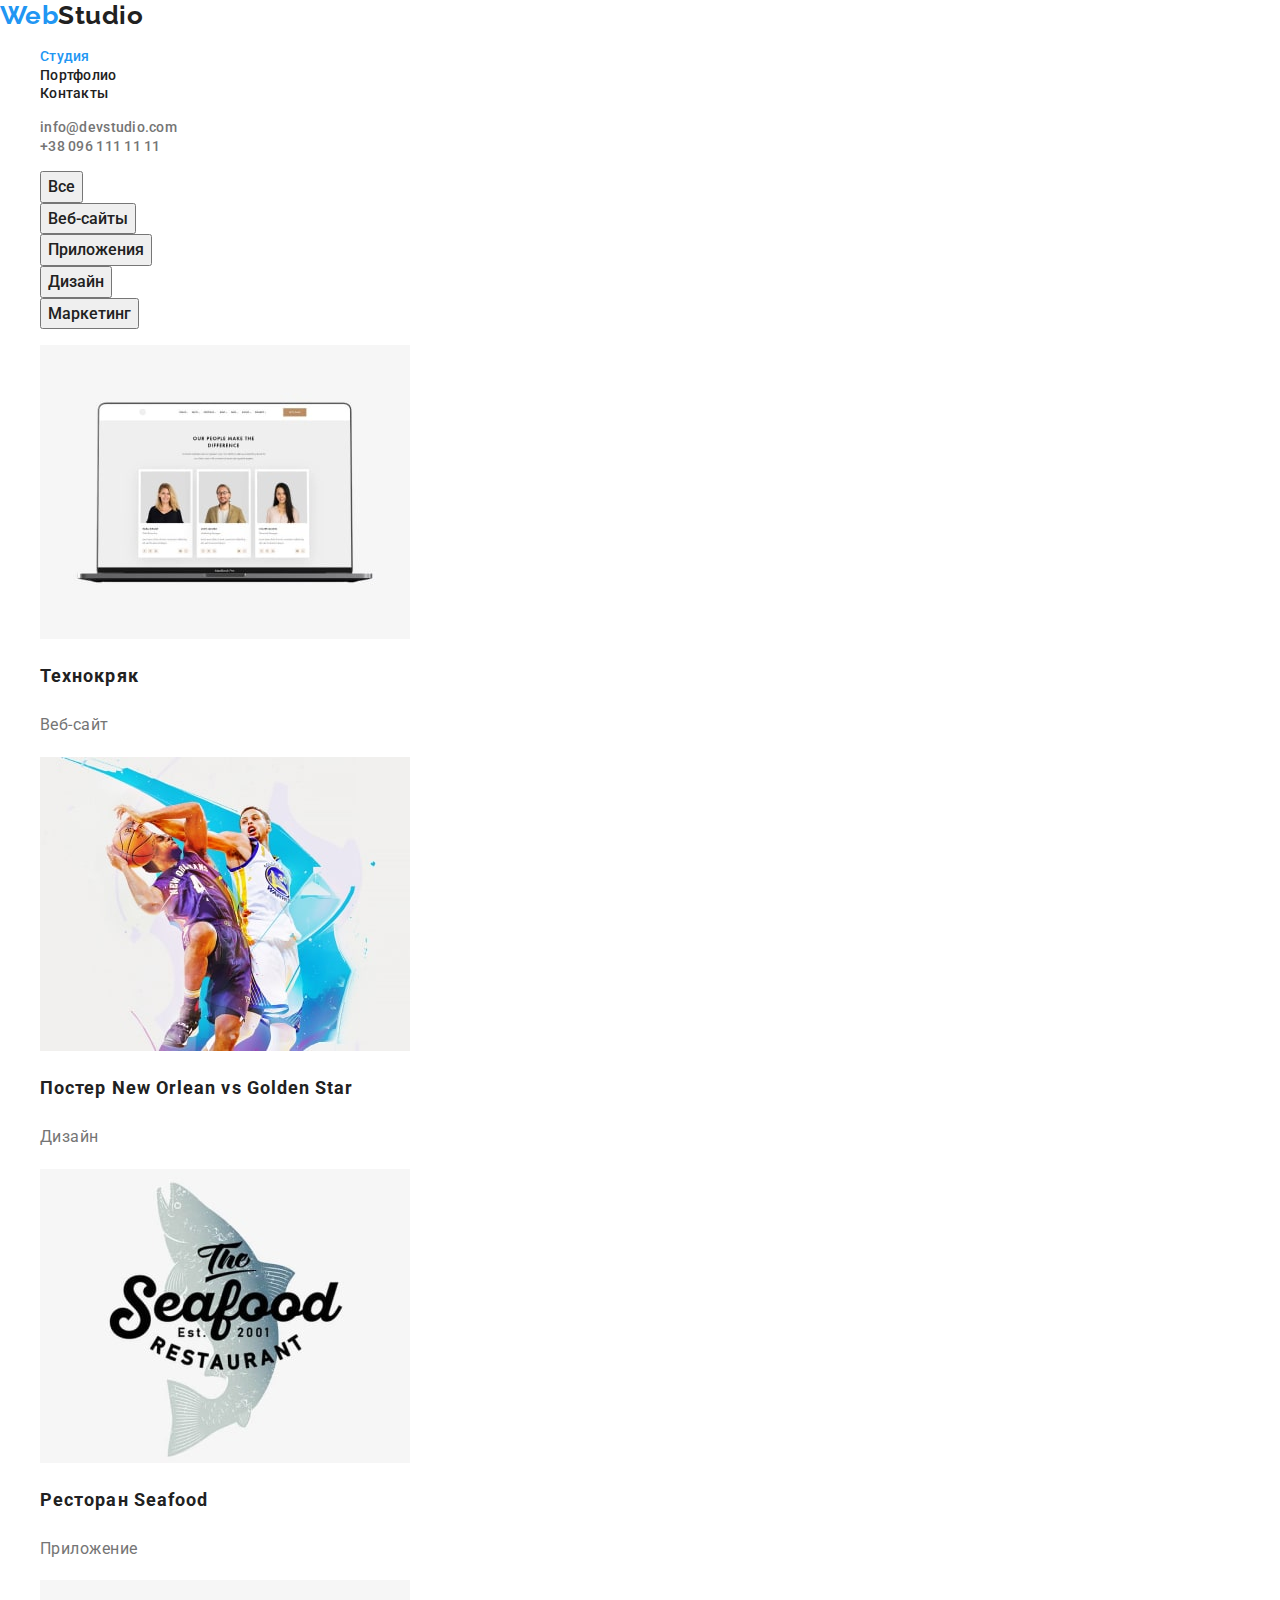
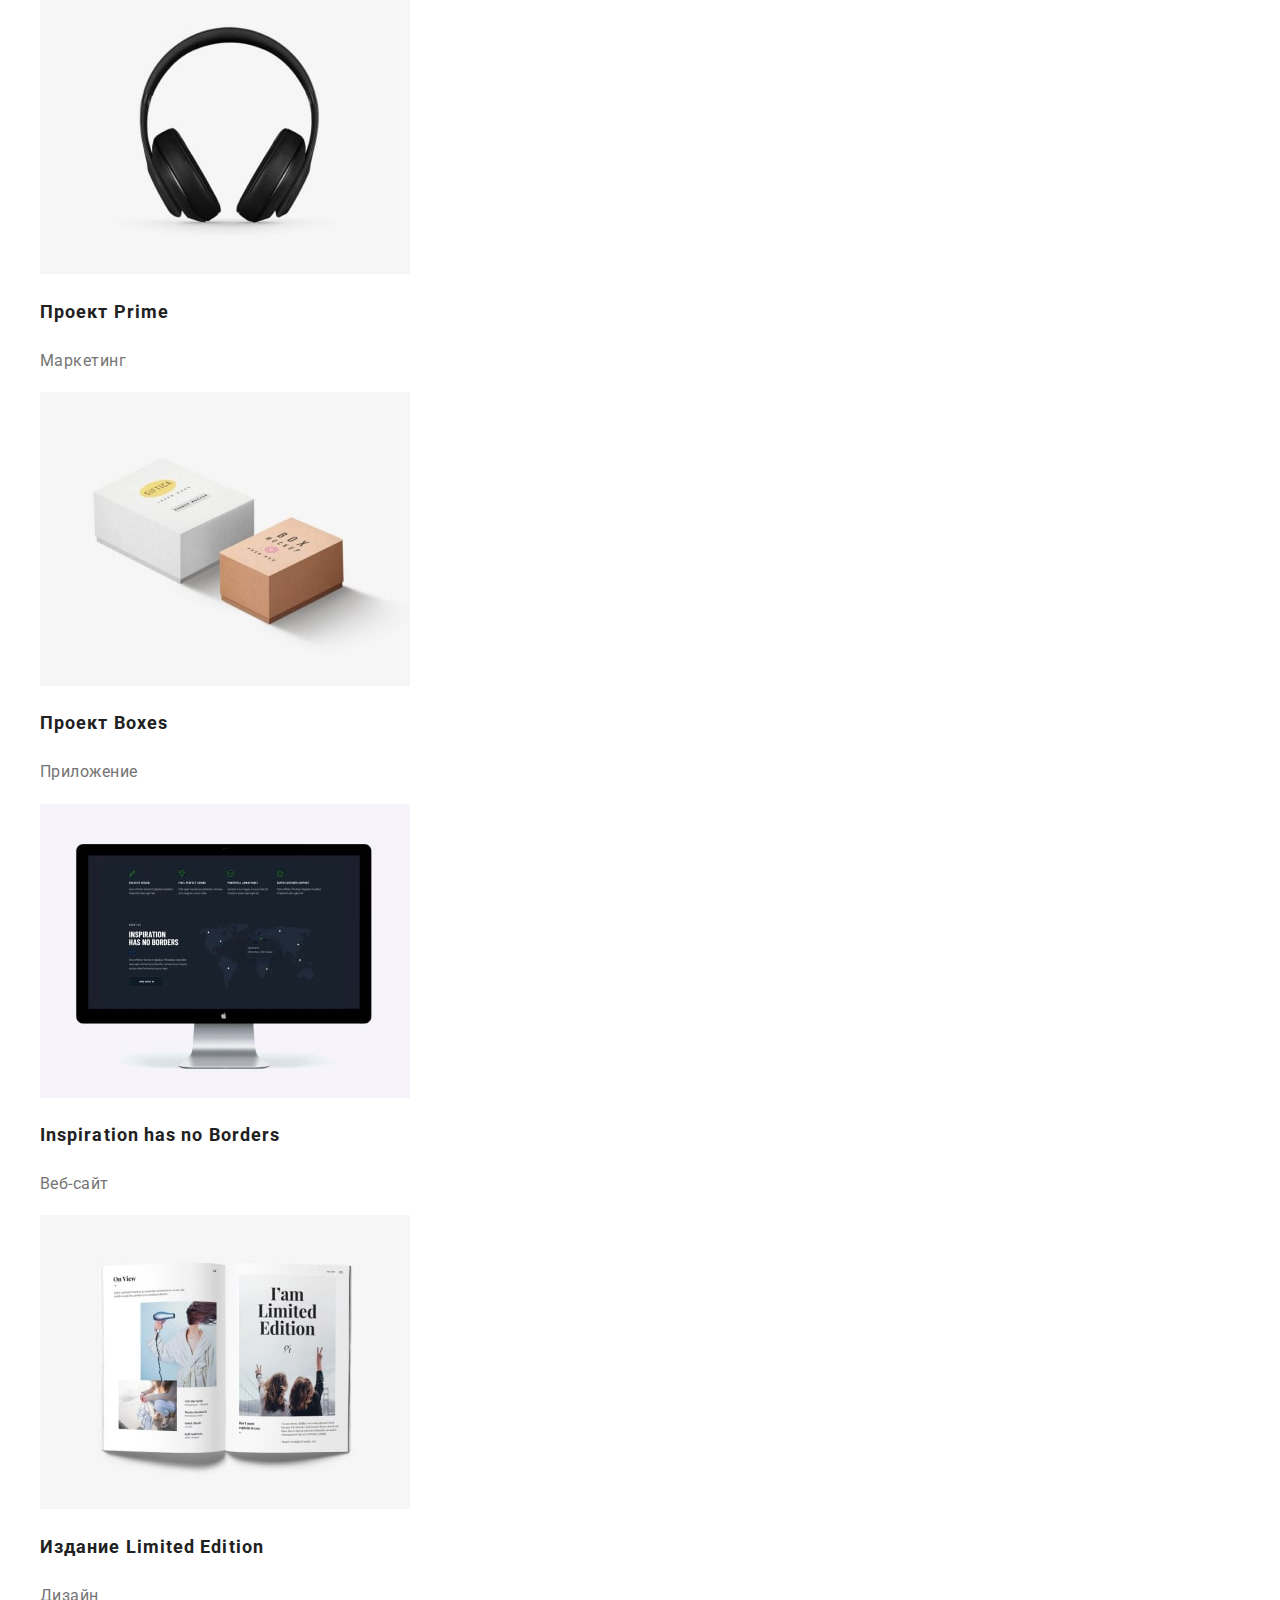
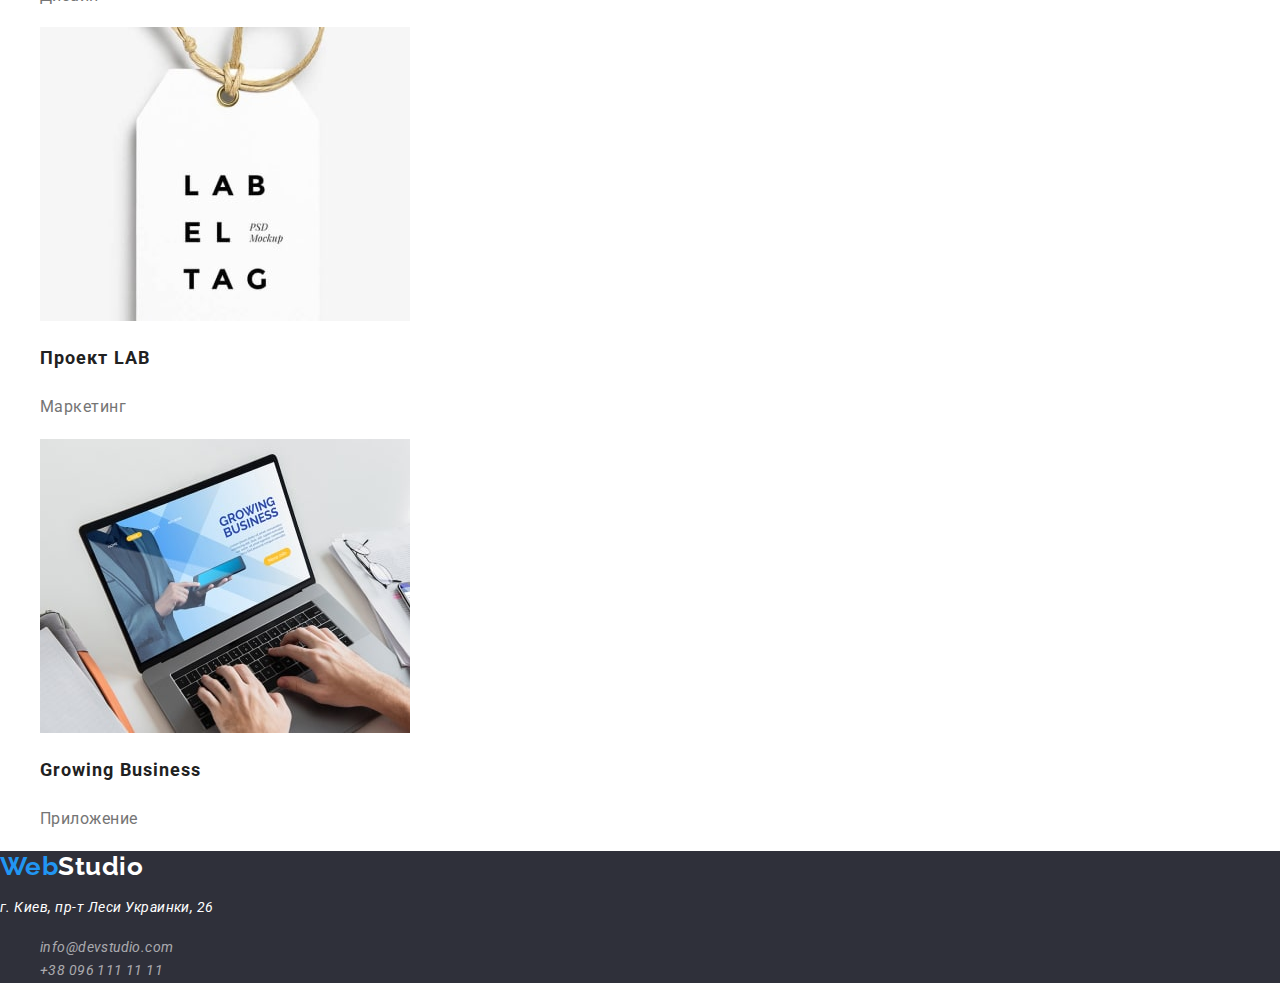
==== portfolio.html @ d55a60d9 "add hw02" ====
<!DOCTYPE html>
<html lang="en">
  <head>
    <meta charset="UTF-8" />
    <meta http-equiv="X-UA-Compatible" content="IE=edge" />
    <meta name="viewport" content="width=device-width, initial-scale=1.0" />
    <title>Портфолио</title>
    <link
      href="https://fonts.googleapis.com/css2?family=Raleway:wght@700&family=Roboto:wght@400;500;700;900&display=swap"
      rel="stylesheet"
    />
    <link
      rel="stylesheet"
      href="https://cdnjs.cloudflare.com/ajax/libs/modern-normalize/1.1.0/modern-normalize.min.css"
    />
    <link rel="stylesheet" href="./css/styles.css" />
  </head>
  <body>
    <header>
      <a href="/index.html" class="logo"
        ><span class="logo-web">Web</span><span class="logo-studio"></span>Studio</a
      >
      <!--Меню навигации-->
      <nav>
        <ul class="site-nav list">
          <li><a href="/index.html" class="link current">Студия</a></li>
          <li><a href="./portfolio.html" class="link">Портфолио</a></li>
          <li><a href="" class="link">Контакты</a></li>
        </ul>
      </nav>
      <!--Контакты-->
      <div>
        <ul class="auth-nav list">
          <li><a href="malito:info@devstudio.com" class="link-auth-nav">info@devstudio.com</a></li>
          <li><a href="tel:+380961111111" class="link-auth-nav">+38 096 111 11 11</a></li>
        </ul>
      </div>
    </header>
    <main>
      <!--Портфолио-->
      <section>
        <h1 class="visually-hidden">Портфолио</h1>
        <ul class="portfolio list">
          <li><button type="button" class="site-nav-portfolio">Все</button></li>
          <li><button type="button" class="site-nav-portfolio">Веб-сайты</button></li>
          <li><button type="button" class="site-nav-portfolio">Приложения</button></li>
          <li><button type="button" class="site-nav-portfolio">Дизайн</button></li>
          <li><button type="button" class="site-nav-portfolio">Маркетинг</button></li>
        </ul>
        <ul class="services list">
          <li>
            <img src="./images/Портфолио/Technoquack.jpg" alt="Ноутбук" width="370" />
            <h2 class="portfolio-title">Технокряк</h2>
            <p class="portfolio-text">Веб-сайт</p>
          </li>
          <li>
            <img
              src="./images/Портфолио/Poster-New-Orleans-vs-Golden-Star.jpg"
              alt="Постер-New-Orlean vs Golden Star"
              width="370"
            />
            <h2 class="portfolio-title">Постер New Orlean vs Golden Star</h2>
            <p class="portfolio-text">Дизайн</p>
          </li>
          <li>
            <img
              src="./images/Портфолио/Restaurant-Seafood.jpg"
              alt="Логотип ресторана Seafood"
              width="370"
            />
            <h2 class="portfolio-title">Ресторан Seafood</h2>
            <p class="portfolio-text">Приложение</p>
          </li>
          <li>
            <img src="./images/Портфолио/Project-Prime.jpg" alt="Наушники" width="370" />
            <h2 class="portfolio-title">Проект Prime</h2>
            <p class="portfolio-text">Маркетинг</p>
          </li>
          <li>
            <img src="./images/Портфолио/Project-Boxes.jpg" alt="Коробки" width="370" />
            <h2 class="portfolio-title">Проект Boxes</h2>
            <p class="portfolio-text">Приложение</p>
          </li>
          <li>
            <img
              src="./images/Портфолио/Inspiration-has-no-Borders.jpg"
              alt="Монитор"
              width="370"
            />
            <h2 class="portfolio-title">Inspiration has no Borders</h2>
            <p class="portfolio-text">Веб-сайт</p>
          </li>
          <li>
            <img src="./images/Портфолио/Edition-Limited-Edition.jpg" alt="Журнал" width="370" />
            <h2 class="portfolio-title">Издание Limited Edition</h2>
            <p class="portfolio-text">Дизайн</p>
          </li>
          <li>
            <img src="./images/Портфолио/Project-LAB.jpg" alt="Бирка" width="370" />
            <h2 class="portfolio-title">Проект LAB</h2>
            <p class="portfolio-text">Маркетинг</p>
          </li>
          <li>
            <img
              src="./images/Портфолио/Growing-Business.jpg"
              alt="Руки перчатают на ноутбуке"
              width="370"
            />
            <h2 class="portfolio-title">Growing Business</h2>
            <p class="portfolio-text">Приложение</p>
          </li>
        </ul>
      </section>
    </main>
    <!--Адресс-->
    <footer>
      <a href="/index.html" class="logo"
        ><span class="logo-web">Web</span><span class="logo-footer-studio">Studio</span>
      </a>
      <address>
        <p class="location">г. Киев, пр-т Леси Украинки, 26</p>
        <ul class="auth-nav list">
          <li>
            <a href="malito:info@devstudio.com" class="footer-auth-nav">info@devstudio.com</a>
          </li>
          <li><a href="tel:+380961111111" class="footer-auth-nav">+38 096 111 11 11</a></li>
        </ul>
      </address>
    </footer>
  </body>
</html>
---- css/styles.css ----
/* Стили для index.html */

/* цвет основного текста #212121 */
/* Шапка FFFFFF #212121*/
/* Вторичный цвет текста #757575 */
/* Белый цвет #FFFFFF */
/* Лого 000000 #2196F3 */
/* Акцент 2196F3 */
/* Футер (мыло,тел) #FFFFFF 60 */
/* Цвет фона ffffff*/
/* Цыет фона шапки #2F303A */
/* Цвет вторичного фона #F5F4FA */

:root {
  --primary-text-color: #757575;
  --title-text-color: #212121;
  --accent-color: #2196f3;
}

body {
  background-color: #ffffff;
  color: var(--primary-text-color);

  font-family: Roboto, sans-serif;
  letter-spacing: 0.03em;
}

.list {
  list-style: none;
}

.visually-hidden {
  position: absolute;
  width: 1px;
  height: 1px;
  margin: -1px;
  border: 0;
  padding: 0;
  white-space: nowrap;
  clip-path: inset(100%);
  clip: rect(0 0 0 0);
  overflow: hidden;
}

/* Page-Header */

.page-header {
}

/* logo */
.logo {
  color: var(--title-text-color);
  font-family: Raleway, cursive;
  font-weight: 700;
  font-size: 26px;
  line-height: 1.2;

  text-decoration: none;
}

.logo-web {
  color: var(--accent-color);
  font-family: Raleway, cursive;
  font-weight: 700;
  font-size: 26px;
  line-height: 1.2;
}

.logo-studio {
  color: #000000;
  font-family: Raleway, cursive;
  font-weight: 700;
  font-size: 26px;
  line-height: 1.2;
}

/* Site-nav */

.site-nav .link {
  color: var(--title-text-color);
  font-weight: 500;
  font-size: 14px;
  line-height: 1.14;
  letter-spacing: 0.02em;

  text-decoration: none;
}

.site-nav .link:hover,
.site-nav .link:focus {
  color: var(--accent-color);
}

.site-nav .link.current {
  color: var(--accent-color);
}

.link-auth-nav {
  color: var(--primary-text-color);
  font-weight: 500;
  font-size: 14px;
  line-height: 1.14;
  letter-spacing: 0.02em;

  text-decoration: none;
}

.link-auth-nav:hover,
.link-auth-nav:focus {
  color: var(--accent-color);
}

/* Hero */

.hero {
  background-color: #2f303a;
  width: 1200px;
}

.hero-title {
  color: #ffffff;
  font-weight: 900;
  font-size: 44px;
  line-height: 1.4;
  letter-spacing: 0.06em;

  text-align: center;
}

.hero-button {
  display: inline-block;
  padding: 10px 32px;
  border-radius: 4px;
  border: 0;
  min-width: 200px;

  color: #ffffff;
  background-color: var(--accent-color);

  font-family: 'Roboto';
  font-weight: 700;
  font-size: 16px;
  line-height: 1.9;
  letter-spacing: 0.06em;
  text-align: center;
}

/* Section */

.section-title {
  color: var(--title-text-color);
  font-weight: 700;
  font-size: 36px;
  line-height: 1.16;
  text-align: center;
}

/* Features */

.features-list .title {
  color: var(--title-text-color);
  font-weight: 700;
  font-size: 14px;
  line-height: 1.14;
}

.features-list .text {
  font-weight: 400;
  font-size: 14px;
  line-height: 1.7;
}

.title {
  color: var(--title-text-color);
  font-weight: 500;
  font-size: 16px;
  line-height: 1.9;
}

/* Service */

/* Team */

.section-team {
  background-color: #f5f4fa;
}

.team-list {
  color: var(--primary-text-color);
}

.team-text {
  font-size: 16px;
  line-height: 1.2;
}

/* Footer */

footer {
  background-color: #2f303a;
}

.footer-auth-nav:hover,
.footer-auth-nav:focus {
  color: var(--accent-color);
}

.logo-footer-studio {
  color: #ffffff;
}

.location {
  color: #ffffff;
  font-family: 'Roboto';
  font-weight: 400;
  font-size: 14px;
  line-height: 1.7;
}

.footer-auth-nav {
  color: rgba(255, 255, 255, 0.6);
  font-family: 'Roboto';
  font-weight: 400;
  font-size: 14px;
  line-height: 1.7;

  letter-spacing: 0.03em;

  text-decoration: none;
}

/* Стили для Портфолио */

.portfolio {
  color: var(--title-text-color);
}

.site-nav-portfolio {
  color: var(--title-text-color);
  font-family: 'Roboto';
  font-weight: 500;
  font-size: 16px;
  line-height: 1.6;
}

.site-nav-portfolio:hover,
.site-nav-portfolio:focus {
  color: #ffffff;
  background-color: var(--accent-color);
}

.button {
  color: #ffffff;
  background-color: var(--accent-color);
}

.portfolio-title {
  color: var(--title-text-color);
  font-weight: 700;
  font-size: 18px;
  line-height: 2;
  letter-spacing: 0.06em;
}

.portfolio-text {
  font-size: 16px;
  line-height: 1.9;
}
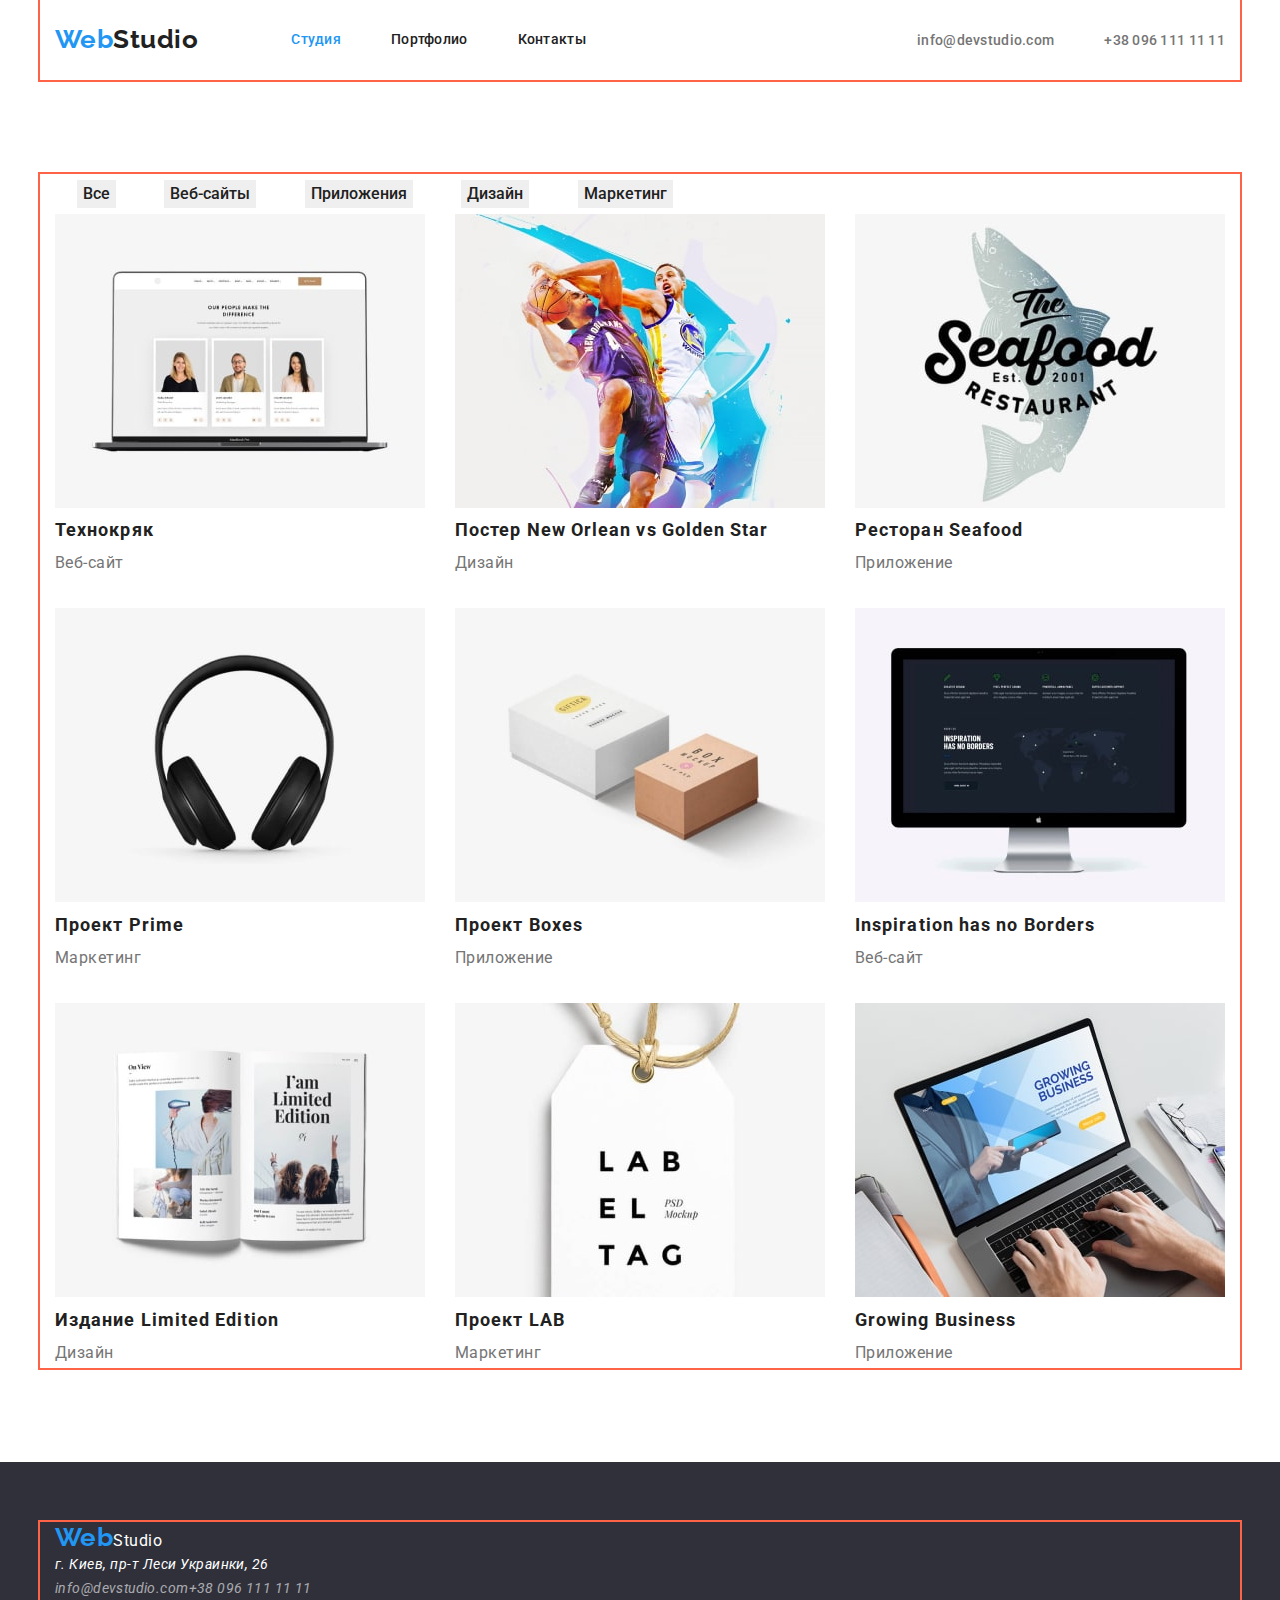
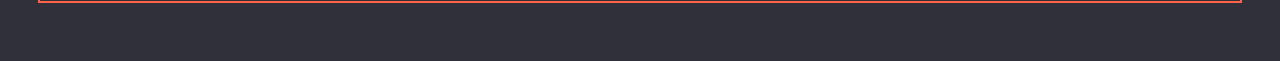
==== commit a1609ae6: "Add block" ====
--- a/portfolio.html
+++ b/portfolio.html
@@ -16,116 +16,133 @@
     <link rel="stylesheet" href="./css/styles.css" />
   </head>
   <body>
-    <header>
-      <a href="/index.html" class="logo"
-        ><span class="logo-web">Web</span><span class="logo-studio"></span>Studio</a
-      >
-      <!--Меню навигации-->
-      <nav>
-        <ul class="site-nav list">
-          <li><a href="/index.html" class="link current">Студия</a></li>
-          <li><a href="./portfolio.html" class="link">Портфолио</a></li>
-          <li><a href="" class="link">Контакты</a></li>
-        </ul>
-      </nav>
-      <!--Контакты-->
-      <div>
-        <ul class="auth-nav list">
-          <li><a href="malito:info@devstudio.com" class="link-auth-nav">info@devstudio.com</a></li>
-          <li><a href="tel:+380961111111" class="link-auth-nav">+38 096 111 11 11</a></li>
-        </ul>
+    <header class="page-header">
+      <div class="container main-nav">
+        <a href="/index.html" class="logo"
+          ><span class="logo-web">Web</span><span class="logo-studio"></span>Studio</a
+        >
+        <!--Меню навигации-->
+        <nav>
+          <ul class="site-nav list">
+            <li class="item"><a href="/index.html" class="link current">Студия</a></li>
+            <li class="item"><a href="./portfolio.html" class="link">Портфолио</a></li>
+            <li class="item"><a href="/" class="link">Контакты</a></li>
+          </ul>
+        </nav>
+
+        <!--Контакты-->
+        <div class="auth-nav-position">
+          <ul class="auth-nav list">
+            <li class="item">
+              <a href="malito:info@devstudio.com" class="link-auth-nav">info@devstudio.com</a>
+            </li>
+            <li class="item">
+              <a href="tel:+380961111111" class="link-auth-nav">+38 096 111 11 11</a>
+            </li>
+          </ul>
+        </div>
       </div>
     </header>
     <main>
       <!--Портфолио-->
-      <section>
-        <h1 class="visually-hidden">Портфолио</h1>
-        <ul class="portfolio list">
-          <li><button type="button" class="site-nav-portfolio">Все</button></li>
-          <li><button type="button" class="site-nav-portfolio">Веб-сайты</button></li>
-          <li><button type="button" class="site-nav-portfolio">Приложения</button></li>
-          <li><button type="button" class="site-nav-portfolio">Дизайн</button></li>
-          <li><button type="button" class="site-nav-portfolio">Маркетинг</button></li>
-        </ul>
-        <ul class="services list">
-          <li>
-            <img src="./images/Портфолио/Technoquack.jpg" alt="Ноутбук" width="370" />
-            <h2 class="portfolio-title">Технокряк</h2>
-            <p class="portfolio-text">Веб-сайт</p>
-          </li>
-          <li>
-            <img
-              src="./images/Портфолио/Poster-New-Orleans-vs-Golden-Star.jpg"
-              alt="Постер-New-Orlean vs Golden Star"
-              width="370"
-            />
-            <h2 class="portfolio-title">Постер New Orlean vs Golden Star</h2>
-            <p class="portfolio-text">Дизайн</p>
-          </li>
-          <li>
-            <img
-              src="./images/Портфолио/Restaurant-Seafood.jpg"
-              alt="Логотип ресторана Seafood"
-              width="370"
-            />
-            <h2 class="portfolio-title">Ресторан Seafood</h2>
-            <p class="portfolio-text">Приложение</p>
-          </li>
-          <li>
-            <img src="./images/Портфолио/Project-Prime.jpg" alt="Наушники" width="370" />
-            <h2 class="portfolio-title">Проект Prime</h2>
-            <p class="portfolio-text">Маркетинг</p>
-          </li>
-          <li>
-            <img src="./images/Портфолио/Project-Boxes.jpg" alt="Коробки" width="370" />
-            <h2 class="portfolio-title">Проект Boxes</h2>
-            <p class="portfolio-text">Приложение</p>
-          </li>
-          <li>
-            <img
-              src="./images/Портфолио/Inspiration-has-no-Borders.jpg"
-              alt="Монитор"
-              width="370"
-            />
-            <h2 class="portfolio-title">Inspiration has no Borders</h2>
-            <p class="portfolio-text">Веб-сайт</p>
-          </li>
-          <li>
-            <img src="./images/Портфолио/Edition-Limited-Edition.jpg" alt="Журнал" width="370" />
-            <h2 class="portfolio-title">Издание Limited Edition</h2>
-            <p class="portfolio-text">Дизайн</p>
-          </li>
-          <li>
-            <img src="./images/Портфолио/Project-LAB.jpg" alt="Бирка" width="370" />
-            <h2 class="portfolio-title">Проект LAB</h2>
-            <p class="portfolio-text">Маркетинг</p>
-          </li>
-          <li>
-            <img
-              src="./images/Портфолио/Growing-Business.jpg"
-              alt="Руки перчатают на ноутбуке"
-              width="370"
-            />
-            <h2 class="portfolio-title">Growing Business</h2>
-            <p class="portfolio-text">Приложение</p>
-          </li>
-        </ul>
+      <section class="portfolio">
+        <div class="container">
+          <h1 class="visually-hidden">Портфолио</h1>
+          <ul class="portfolio-btn list">
+            <li class="item"><button type="button" class="site-nav-portfolio">Все</button></li>
+            <li class="item">
+              <button type="button" class="site-nav-portfolio">Веб-сайты</button>
+            </li>
+            <li class="item">
+              <button type="button" class="site-nav-portfolio">Приложения</button>
+            </li>
+            <li class="item"><button type="button" class="site-nav-portfolio">Дизайн</button></li>
+            <li class="item">
+              <button type="button" class="site-nav-portfolio">Маркетинг</button>
+            </li>
+          </ul>
+          <ul class="services list">
+            <li class="item">
+              <img src="./images/Портфолио/Technoquack.jpg" alt="Ноутбук" width="370" />
+              <h2 class="portfolio-title">Технокряк</h2>
+              <p class="portfolio-text">Веб-сайт</p>
+            </li>
+            <li class="item">
+              <img
+                src="./images/Портфолио/Poster-New-Orleans-vs-Golden-Star.jpg"
+                alt="Постер-New-Orlean vs Golden Star"
+                width="370"
+              />
+              <h2 class="portfolio-title">Постер New Orlean vs Golden Star</h2>
+              <p class="portfolio-text">Дизайн</p>
+            </li>
+            <li class="item">
+              <img
+                src="./images/Портфолио/Restaurant-Seafood.jpg"
+                alt="Логотип ресторана Seafood"
+                width="370"
+              />
+              <h2 class="portfolio-title">Ресторан Seafood</h2>
+              <p class="portfolio-text">Приложение</p>
+            </li>
+            <li class="item">
+              <img src="./images/Портфолио/Project-Prime.jpg" alt="Наушники" width="370" />
+              <h2 class="portfolio-title">Проект Prime</h2>
+              <p class="portfolio-text">Маркетинг</p>
+            </li>
+            <li class="item">
+              <img src="./images/Портфолио/Project-Boxes.jpg" alt="Коробки" width="370" />
+              <h2 class="portfolio-title">Проект Boxes</h2>
+              <p class="portfolio-text">Приложение</p>
+            </li>
+            <li class="item">
+              <img
+                src="./images/Портфолио/Inspiration-has-no-Borders.jpg"
+                alt="Монитор"
+                width="370"
+              />
+              <h2 class="portfolio-title">Inspiration has no Borders</h2>
+              <p class="portfolio-text">Веб-сайт</p>
+            </li>
+            <li class="item">
+              <img src="./images/Портфолио/Edition-Limited-Edition.jpg" alt="Журнал" width="370" />
+              <h2 class="portfolio-title">Издание Limited Edition</h2>
+              <p class="portfolio-text">Дизайн</p>
+            </li>
+            <li class="item">
+              <img src="./images/Портфолио/Project-LAB.jpg" alt="Бирка" width="370" />
+              <h2 class="portfolio-title">Проект LAB</h2>
+              <p class="portfolio-text">Маркетинг</p>
+            </li>
+            <li class="item">
+              <img
+                src="./images/Портфолио/Growing-Business.jpg"
+                alt="Руки перчатают на ноутбуке"
+                width="370"
+              />
+              <h2 class="portfolio-title">Growing Business</h2>
+              <p class="portfolio-text">Приложение</p>
+            </li>
+          </ul>
+        </div>
       </section>
     </main>
     <!--Адресс-->
-    <footer>
-      <a href="/index.html" class="logo"
-        ><span class="logo-web">Web</span><span class="logo-footer-studio">Studio</span>
-      </a>
-      <address>
-        <p class="location">г. Киев, пр-т Леси Украинки, 26</p>
-        <ul class="auth-nav list">
-          <li>
-            <a href="malito:info@devstudio.com" class="footer-auth-nav">info@devstudio.com</a>
-          </li>
-          <li><a href="tel:+380961111111" class="footer-auth-nav">+38 096 111 11 11</a></li>
-        </ul>
-      </address>
+    <footer class="footer">
+      <div class="container">
+        <a href="/index.html" class="logo-footer"
+          ><span class="logo-web">Web</span><span class="logo-footer-studio">Studio</span>
+        </a>
+        <address>
+          <p class="location">г. Киев, пр-т Леси Украинки, 26</p>
+          <ul class="auth-nav list">
+            <li>
+              <a href="malito:info@devstudio.com" class="footer-auth-nav">info@devstudio.com</a>
+            </li>
+            <li><a href="tel:+380961111111" class="footer-auth-nav">+38 096 111 11 11</a></li>
+          </ul>
+        </address>
+      </div>
     </footer>
   </body>
 </html>
--- a/css/styles.css
+++ b/css/styles.css
@@ -25,8 +25,34 @@
   letter-spacing: 0.03em;
 }
 
+h1,
+h2,
+h3,
+h4,
+h5,
+h6 {
+  margin-top: 0;
+  margin-bottom: 0;
+}
+
+p {
+  margin-top: 0;
+  margin-bottom: 0;
+}
+
 .list {
   list-style: none;
+  padding: 0;
+  margin: 0;
+}
+
+.container {
+  padding-left: 15px;
+  padding-right: 15px;
+  margin-left: auto;
+  margin-right: auto;
+  width: 1200px;
+  outline: 2px solid tomato;
 }
 
 .visually-hidden {
@@ -47,6 +73,14 @@
 .page-header {
 }
 
+/* Main nav */
+
+.main-nav {
+  display: flex;
+  align-items: center;
+  height: 80px;
+}
+
 /* logo */
 .logo {
   color: var(--title-text-color);
@@ -76,14 +110,27 @@
 
 /* Site-nav */
 
+.site-nav {
+  display: flex;
+  margin-left: 93px;
+}
+
+.site-nav > .item + .item {
+  margin-left: 50px;
+}
+
 .site-nav .link {
+  display: block;
+
   color: var(--title-text-color);
   font-weight: 500;
   font-size: 14px;
   line-height: 1.14;
   letter-spacing: 0.02em;
-
   text-decoration: none;
+  text-align: center;
+  padding-top: 32px;
+  padding-bottom: 32px;
 }
 
 .site-nav .link:hover,
@@ -95,7 +142,25 @@
   color: var(--accent-color);
 }
 
+/* Auth-nav */
+
+.auth-nav-position {
+  margin-left: auto;
+}
+
+.auth-nav {
+  display: flex;
+  margin-left: auto;
+}
+
+.auth-nav .item + .item {
+  margin-left: 50px;
+}
+
 .link-auth-nav {
+  padding-top: 32px;
+  padding-bottom: 32px;
+
   color: var(--primary-text-color);
   font-weight: 500;
   font-size: 14px;
@@ -114,7 +179,10 @@
 
 .hero {
   background-color: #2f303a;
-  width: 1200px;
+  text-align: center;
+  padding-top: 200px;
+  padding-bottom: 200px;
+  margin-bottom: 94px;
 }
 
 .hero-title {
@@ -123,16 +191,16 @@
   font-size: 44px;
   line-height: 1.4;
   letter-spacing: 0.06em;
-
-  text-align: center;
+  margin-bottom: 30px;
 }
 
 .hero-button {
-  display: inline-block;
+  display: block;
   padding: 10px 32px;
   border-radius: 4px;
   border: 0;
   min-width: 200px;
+  margin: 0 auto;
 
   color: #ffffff;
   background-color: var(--accent-color);
@@ -142,10 +210,59 @@
   font-size: 16px;
   line-height: 1.9;
   letter-spacing: 0.06em;
-  text-align: center;
-}
-
-/* Section */
+}
+
+/* Features */
+
+.features {
+  margin-bottom: 94px;
+}
+
+.features-list {
+  display: flex;
+  flex-wrap: nowrap;
+}
+
+.features-list .item {
+  width: 270;
+}
+
+.features-list .item + .item {
+  margin-left: 30px;
+}
+
+.features-list .title {
+  color: var(--title-text-color);
+  font-weight: 700;
+  font-size: 14px;
+  line-height: 1.14;
+}
+
+.features-list .text {
+  font-weight: 400;
+  font-size: 14px;
+  line-height: 1.7;
+}
+
+.title {
+  color: var(--title-text-color);
+  font-weight: 500;
+  font-size: 16px;
+  line-height: 1.9;
+  margin-bottom: 10px;
+}
+
+/* Service */
+
+.services {
+  margin-bottom: 94px;
+}
+
+.services-list {
+  display: flex;
+  flex-wrap: wrap;
+  gap: 30px;
+}
 
 .section-title {
   color: var(--title-text-color);
@@ -153,36 +270,15 @@
   font-size: 36px;
   line-height: 1.16;
   text-align: center;
-}
-
-/* Features */
-
-.features-list .title {
-  color: var(--title-text-color);
-  font-weight: 700;
-  font-size: 14px;
-  line-height: 1.14;
-}
-
-.features-list .text {
-  font-weight: 400;
-  font-size: 14px;
-  line-height: 1.7;
-}
-
-.title {
-  color: var(--title-text-color);
-  font-weight: 500;
-  font-size: 16px;
-  line-height: 1.9;
-}
-
-/* Service */
+  margin-bottom: 50px;
+}
 
 /* Team */
 
 .section-team {
   background-color: #f5f4fa;
+  padding-top: 94px;
+  padding-bottom: 94px;
 }
 
 .team-list {
@@ -192,17 +288,39 @@
 .team-text {
   font-size: 16px;
   line-height: 1.2;
+  margin-bottom: 30px;
+}
+
+.team-list {
+  display: flex;
+  flex-wrap: nowrap;
+}
+
+.team-list .item {
+  width: 270;
+}
+
+.team-list .item + .item {
+  margin-left: 30px;
 }
 
 /* Footer */
 
-footer {
+.footer {
   background-color: #2f303a;
+  padding-top: 60px;
+  padding-bottom: 60px;
 }
 
 .footer-auth-nav:hover,
 .footer-auth-nav:focus {
   color: var(--accent-color);
+}
+
+.logo-footer {
+  margin-bottom: 20px;
+  text-decoration: none;
+  height: 80px;
 }
 
 .logo-footer-studio {
@@ -232,10 +350,20 @@
 /* Стили для Портфолио */
 
 .portfolio {
+  margin-top: 94px;
+  margin-bottom: 94px;
+}
+
+.portfolio-btn .item {
+  display: inline-block;
+  align-items: center;
+  padding: 6px 22px;
+  border-radius: 4px;
   color: var(--title-text-color);
 }
 
 .site-nav-portfolio {
+  border: 0;
   color: var(--title-text-color);
   font-family: 'Roboto';
   font-weight: 500;
@@ -266,3 +394,25 @@
   font-size: 16px;
   line-height: 1.9;
 }
+
+/* Services */
+
+.services {
+  display: flex;
+  justify-content: space-between;
+  flex-wrap: wrap;
+}
+
+.services .item {
+  width: 370px;
+  margin-right: 30px;
+  margin-bottom: 30px;
+}
+
+.services .item:nth-child(3n) {
+  margin-right: 0;
+}
+
+.services .item:nth-last-child(-n + 3) {
+  margin-bottom: 0;
+}
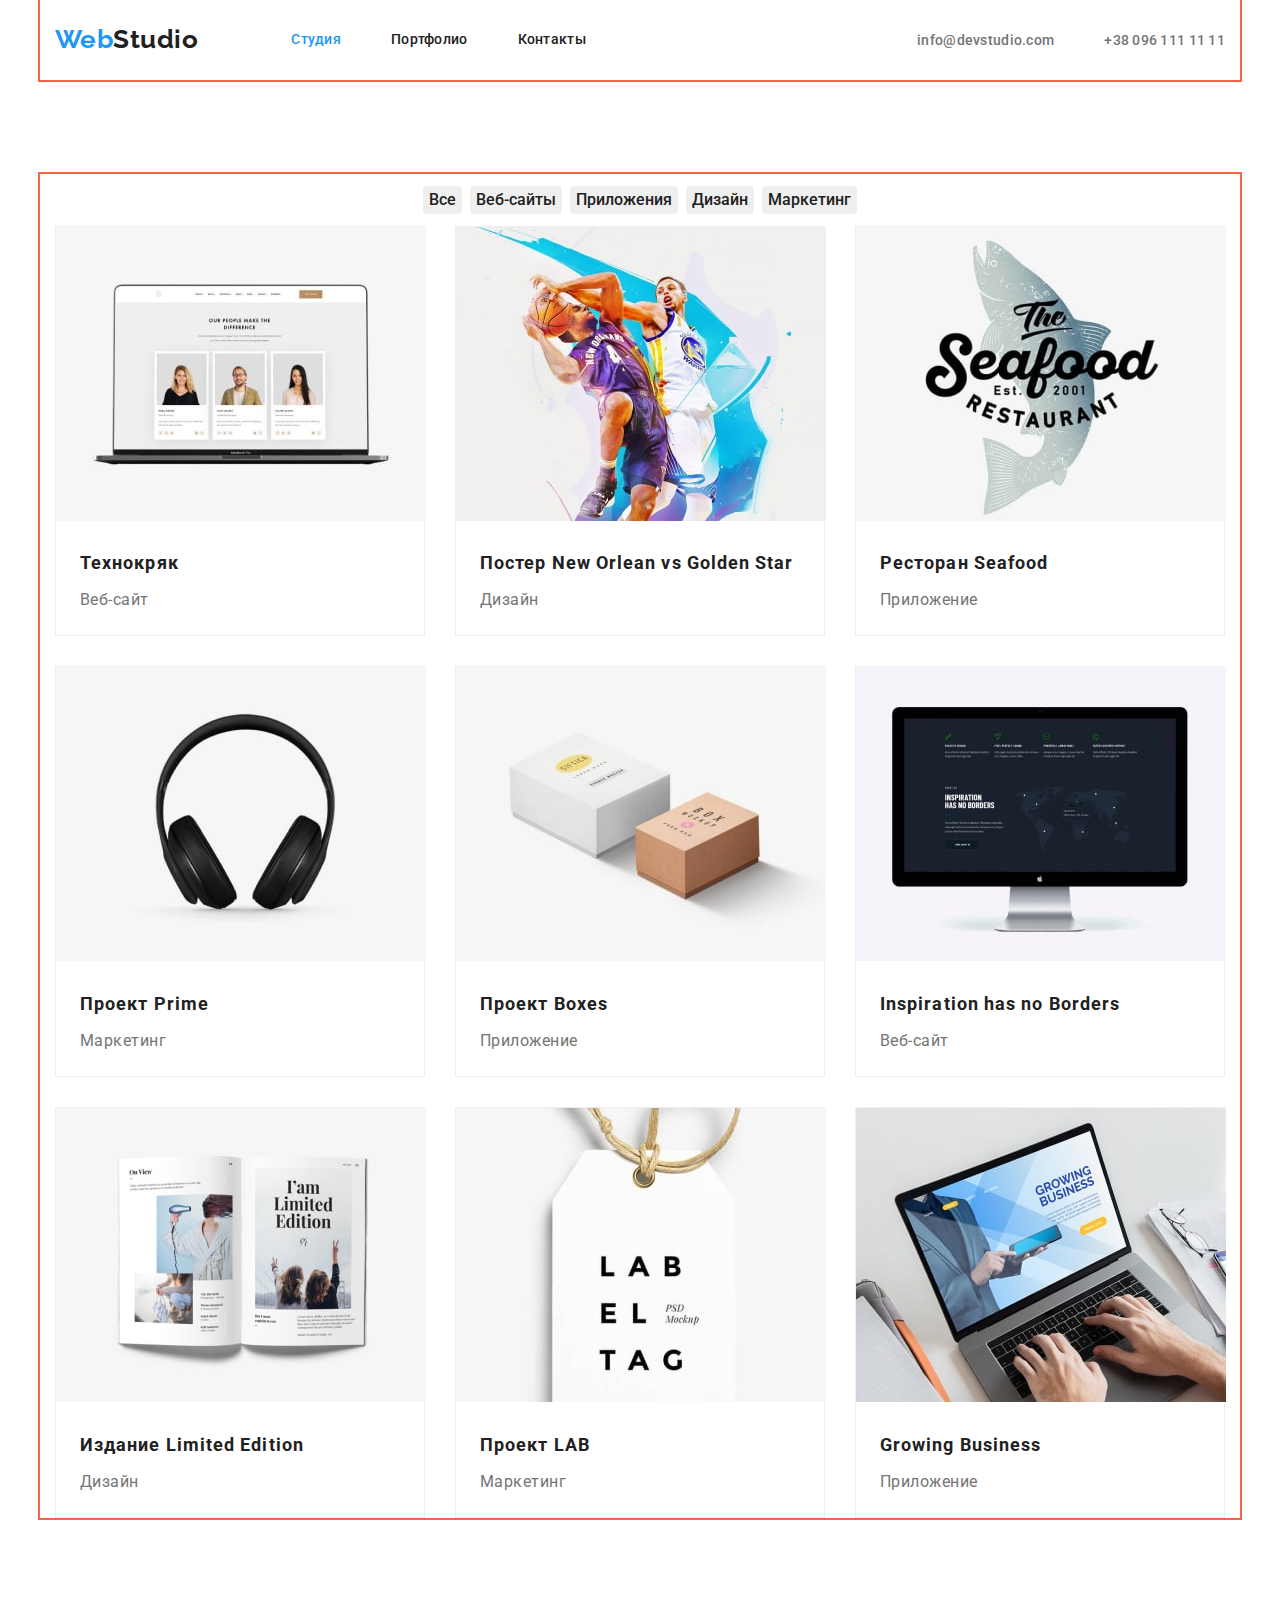
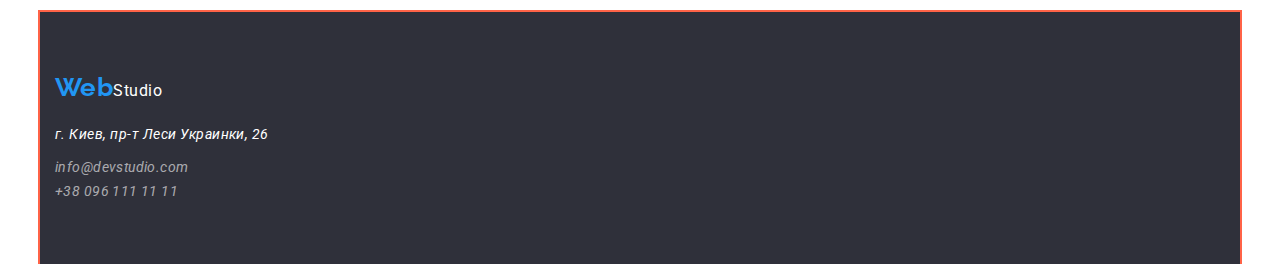
==== commit 8bdfaef2: "Добавляет стили и позиционирование контента при помощи Flexbox" ====
--- a/portfolio.html
+++ b/portfolio.html
@@ -47,21 +47,23 @@
       <!--Портфолио-->
       <section class="portfolio">
         <div class="container">
-          <h1 class="visually-hidden">Портфолио</h1>
-          <ul class="portfolio-btn list">
-            <li class="item"><button type="button" class="site-nav-portfolio">Все</button></li>
-            <li class="item">
-              <button type="button" class="site-nav-portfolio">Веб-сайты</button>
-            </li>
-            <li class="item">
-              <button type="button" class="site-nav-portfolio">Приложения</button>
-            </li>
-            <li class="item"><button type="button" class="site-nav-portfolio">Дизайн</button></li>
-            <li class="item">
-              <button type="button" class="site-nav-portfolio">Маркетинг</button>
-            </li>
-          </ul>
-          <ul class="services list">
+          <div class="portfolio-filter">
+            <h1 class="visually-hidden">Портфолио</h1>
+            <ul class="portfolio-btn list">
+              <li class="item"><button type="button" class="site-nav-portfolio">Все</button></li>
+              <li class="item">
+                <button type="button" class="site-nav-portfolio">Веб-сайты</button>
+              </li>
+              <li class="item">
+                <button type="button" class="site-nav-portfolio">Приложения</button>
+              </li>
+              <li class="item"><button type="button" class="site-nav-portfolio">Дизайн</button></li>
+              <li class="item">
+                <button type="button" class="site-nav-portfolio">Маркетинг</button>
+              </li>
+            </ul>
+          </div>
+          <ul class="services-menu list">
             <li class="item">
               <img src="./images/Портфолио/Technoquack.jpg" alt="Ноутбук" width="370" />
               <h2 class="portfolio-title">Технокряк</h2>
@@ -128,21 +130,19 @@
       </section>
     </main>
     <!--Адресс-->
-    <footer class="footer">
-      <div class="container">
-        <a href="/index.html" class="logo-footer"
-          ><span class="logo-web">Web</span><span class="logo-footer-studio">Studio</span>
-        </a>
-        <address>
-          <p class="location">г. Киев, пр-т Леси Украинки, 26</p>
-          <ul class="auth-nav list">
-            <li>
-              <a href="malito:info@devstudio.com" class="footer-auth-nav">info@devstudio.com</a>
-            </li>
-            <li><a href="tel:+380961111111" class="footer-auth-nav">+38 096 111 11 11</a></li>
-          </ul>
-        </address>
-      </div>
+    <footer class="footer container">
+      <a href="/index.html" class="logo-footer"
+        ><span class="logo-web">Web</span><span class="logo-footer-studio">Studio</span>
+      </a>
+      <address>
+        <p class="location">г. Киев, пр-т Леси Украинки, 26</p>
+        <ul class="auth-nav-footer list">
+          <li>
+            <a href="malito:info@devstudio.com" class="footer-auth-nav">info@devstudio.com</a>
+          </li>
+          <li><a href="tel:+380961111111" class="footer-auth-nav">+38 096 111 11 11</a></li>
+        </ul>
+      </address>
     </footer>
   </body>
 </html>
--- a/css/styles.css
+++ b/css/styles.css
@@ -260,8 +260,12 @@
 
 .services-list {
   display: flex;
+  justify-content: space-between;
   flex-wrap: wrap;
-  gap: 30px;
+}
+
+.services .item + .item {
+  margin-left: 30px;
 }
 
 .section-title {
@@ -297,7 +301,12 @@
 }
 
 .team-list .item {
+  text-align: center;
   width: 270;
+  background: #ffffff;
+  box-shadow: 0px 1px 3px rgba(0, 0, 0, 0.12), 0px 1px 1px rgba(0, 0, 0, 0.14),
+    0px 2px 1px rgba(0, 0, 0, 0.2);
+  border-radius: 0px 0px 4px 4px;
 }
 
 .team-list .item + .item {
@@ -320,11 +329,13 @@
 .logo-footer {
   margin-bottom: 20px;
   text-decoration: none;
-  height: 80px;
 }
 
 .logo-footer-studio {
   color: #ffffff;
+}
+address {
+  margin-top: 20px;
 }
 
 .location {
@@ -333,9 +344,12 @@
   font-weight: 400;
   font-size: 14px;
   line-height: 1.7;
+  margin-bottom: 9px;
 }
 
 .footer-auth-nav {
+  margin-bottom: 9px;
+
   color: rgba(255, 255, 255, 0.6);
   font-family: 'Roboto';
   font-weight: 400;
@@ -345,6 +359,7 @@
   letter-spacing: 0.03em;
 
   text-decoration: none;
+  margin-bottom: 9px;
 }
 
 /* Стили для Портфолио */
@@ -354,16 +369,39 @@
   margin-bottom: 94px;
 }
 
-.portfolio-btn .item {
-  display: inline-block;
+.portfolio-filter {
+  display: flex;
   align-items: center;
   padding: 6px 22px;
-  border-radius: 4px;
-  color: var(--title-text-color);
+
+  color: var(--title-text-color);
+}
+
+.portfolio-filter .item {
+}
+
+.portfolio-filter .item + .item {
+  margin-left: 8px;
+}
+
+.portfolio-btn {
+  display: flex;
+  justify-content: space-evenly;
+  align-items: center;
+  padding: 6px 22px;
+
+  color: var(--title-text-color);
+  margin-left: auto;
+  margin-right: auto;
+}
+
+.portfolio-btn .item + .item {
+  margin-left: 8px;
 }
 
 .site-nav-portfolio {
   border: 0;
+  border-radius: 4px;
   color: var(--title-text-color);
   font-family: 'Roboto';
   font-weight: 500;
@@ -383,6 +421,9 @@
 }
 
 .portfolio-title {
+  margin-top: 20px;
+  padding-left: 24px;
+  padding-right: 24px;
   color: var(--title-text-color);
   font-weight: 700;
   font-size: 18px;
@@ -391,28 +432,39 @@
 }
 
 .portfolio-text {
+  margin-top: 4px;
+  margin-bottom: 20px;
+  padding-left: 24px;
+  padding-right: 24px;
+
   font-size: 16px;
   line-height: 1.9;
 }
 
-/* Services */
-
-.services {
+/* Services menu */
+
+.services-menu {
   display: flex;
   justify-content: space-between;
   flex-wrap: wrap;
 }
 
-.services .item {
+.services-menu .item {
   width: 370px;
   margin-right: 30px;
   margin-bottom: 30px;
-}
-
-.services .item:nth-child(3n) {
+  background: #ffffff;
+  border: 1px solid #eeeeee;
+}
+
+.services-menu .item:hover {
+  filter: drop-shadow(0px 4px 4px rgba(0, 0, 0, 0.25));
+}
+
+.services-menu .item:nth-child(3n) {
   margin-right: 0;
 }
 
-.services .item:nth-last-child(-n + 3) {
+.services-menu .item:nth-last-child(-n + 3) {
   margin-bottom: 0;
 }
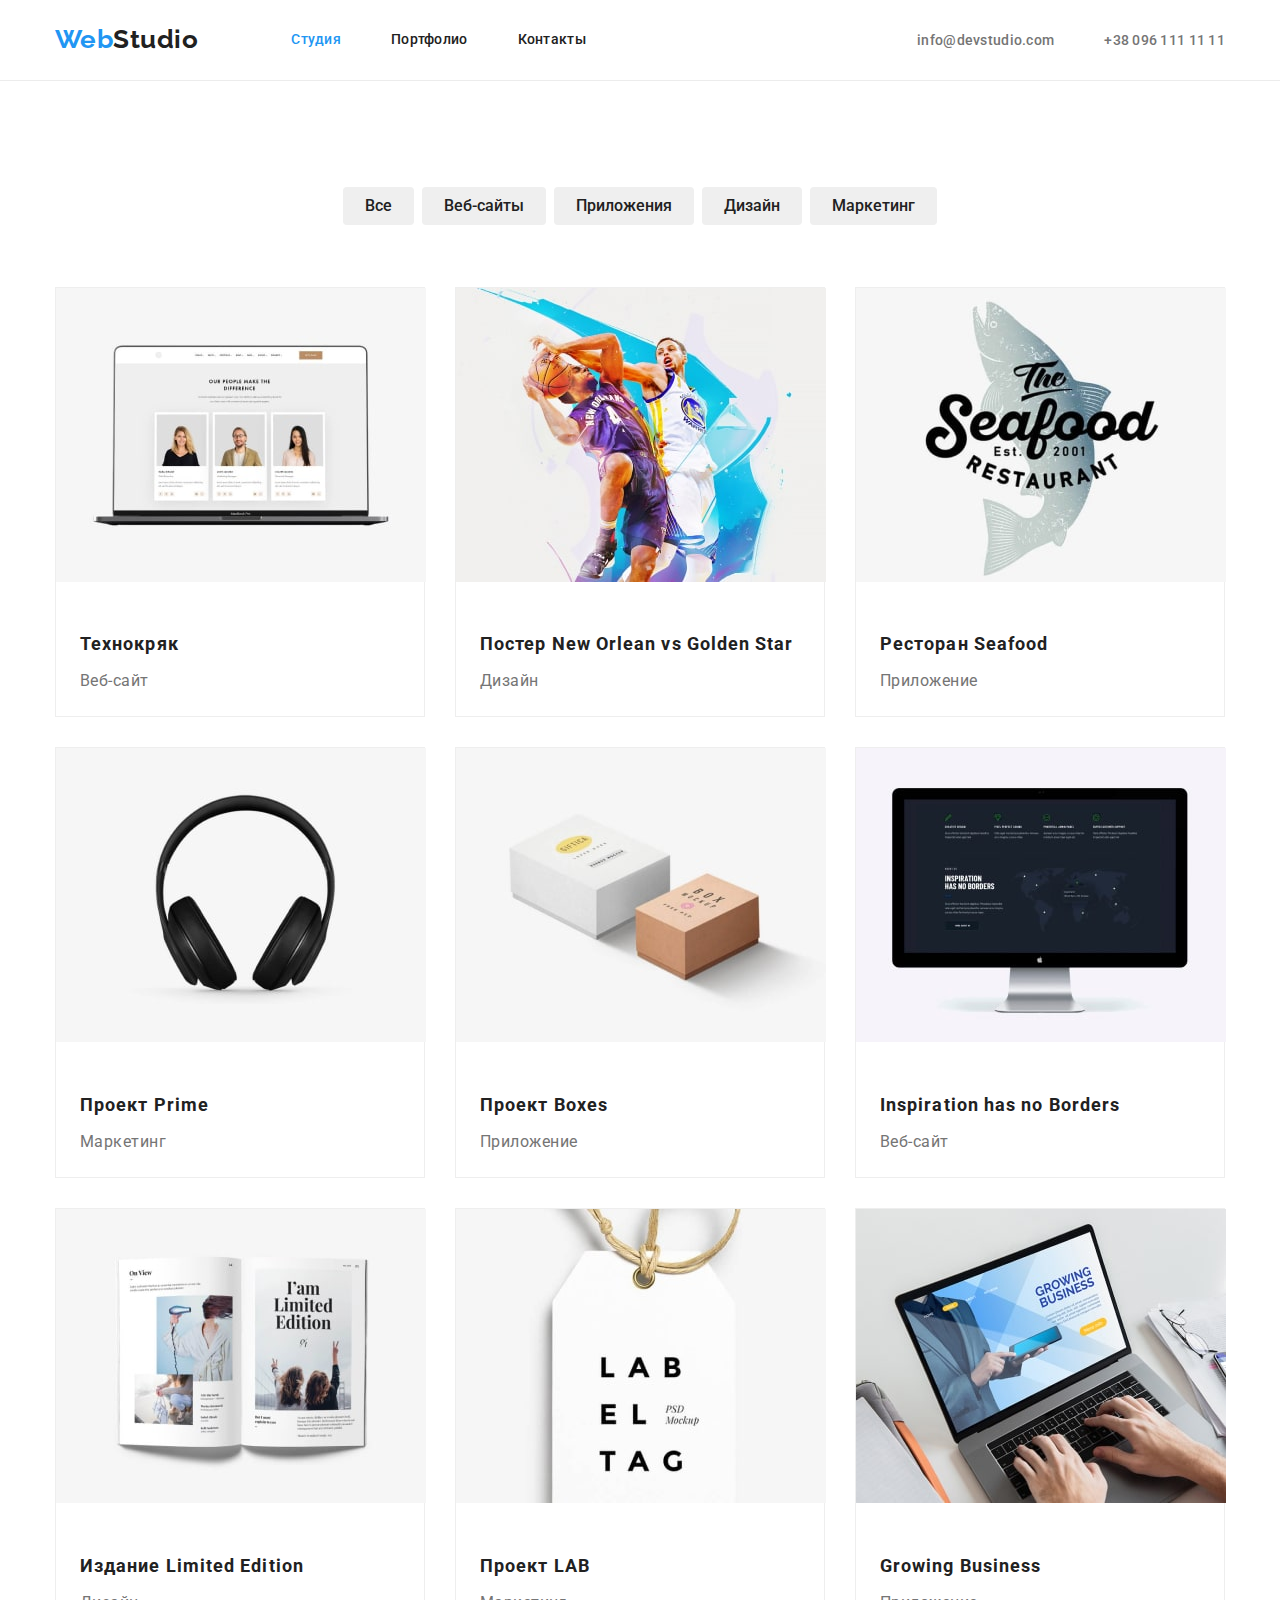
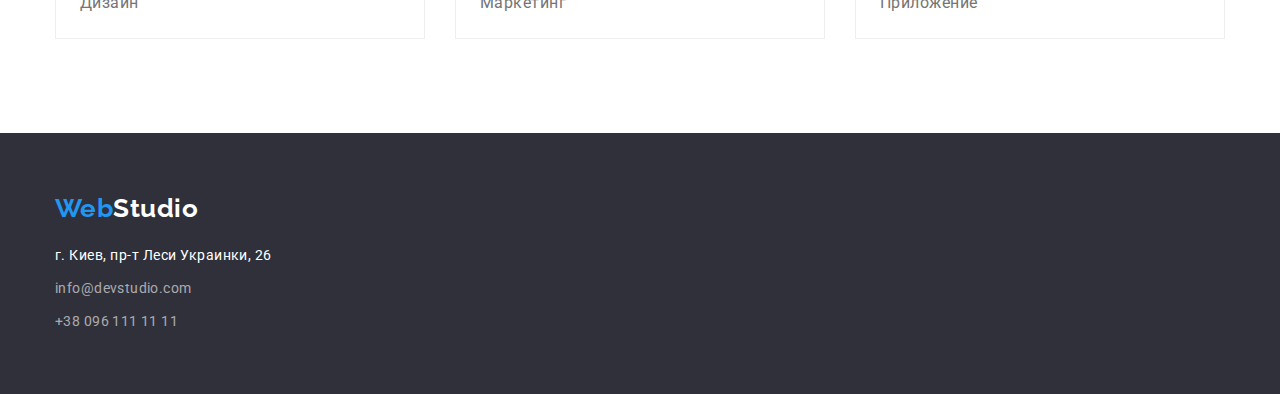
==== commit 933d24e8: "Исправляет ошибки ДЗ 3" ====
--- a/portfolio.html
+++ b/portfolio.html
@@ -66,8 +66,10 @@
           <ul class="services-menu list">
             <li class="item">
               <img src="./images/Портфолио/Technoquack.jpg" alt="Ноутбук" width="370" />
+              <div class="cards-portfolio">
               <h2 class="portfolio-title">Технокряк</h2>
               <p class="portfolio-text">Веб-сайт</p>
+              </div>
             </li>
             <li class="item">
               <img
@@ -75,27 +77,36 @@
                 alt="Постер-New-Orlean vs Golden Star"
                 width="370"
               />
+              <div class="cards-portfolio">
               <h2 class="portfolio-title">Постер New Orlean vs Golden Star</h2>
               <p class="portfolio-text">Дизайн</p>
+              </div>
             </li>
+            
             <li class="item">
               <img
                 src="./images/Портфолио/Restaurant-Seafood.jpg"
                 alt="Логотип ресторана Seafood"
                 width="370"
               />
+              <div class="cards-portfolio">
               <h2 class="portfolio-title">Ресторан Seafood</h2>
               <p class="portfolio-text">Приложение</p>
+              </div>
             </li>
             <li class="item">
               <img src="./images/Портфолио/Project-Prime.jpg" alt="Наушники" width="370" />
+              <div class="cards-portfolio">
               <h2 class="portfolio-title">Проект Prime</h2>
               <p class="portfolio-text">Маркетинг</p>
+              </div>
             </li>
             <li class="item">
               <img src="./images/Портфолио/Project-Boxes.jpg" alt="Коробки" width="370" />
+              <div class="cards-portfolio">
               <h2 class="portfolio-title">Проект Boxes</h2>
               <p class="portfolio-text">Приложение</p>
+              </div>
             </li>
             <li class="item">
               <img
@@ -103,18 +114,24 @@
                 alt="Монитор"
                 width="370"
               />
+              <div class="cards-portfolio">
               <h2 class="portfolio-title">Inspiration has no Borders</h2>
               <p class="portfolio-text">Веб-сайт</p>
+              </div>
             </li>
             <li class="item">
               <img src="./images/Портфолио/Edition-Limited-Edition.jpg" alt="Журнал" width="370" />
+              <div class="cards-portfolio">
               <h2 class="portfolio-title">Издание Limited Edition</h2>
               <p class="portfolio-text">Дизайн</p>
+              </div>
             </li>
             <li class="item">
               <img src="./images/Портфолио/Project-LAB.jpg" alt="Бирка" width="370" />
+              <div class="cards-portfolio">
               <h2 class="portfolio-title">Проект LAB</h2>
               <p class="portfolio-text">Маркетинг</p>
+              </div>
             </li>
             <li class="item">
               <img
@@ -122,27 +139,31 @@
                 alt="Руки перчатают на ноутбуке"
                 width="370"
               />
+              <div class="cards-portfolio">
               <h2 class="portfolio-title">Growing Business</h2>
               <p class="portfolio-text">Приложение</p>
+              </div>
             </li>
           </ul>
         </div>
       </section>
     </main>
     <!--Адресс-->
-    <footer class="footer container">
-      <a href="/index.html" class="logo-footer"
-        ><span class="logo-web">Web</span><span class="logo-footer-studio">Studio</span>
-      </a>
-      <address>
-        <p class="location">г. Киев, пр-т Леси Украинки, 26</p>
-        <ul class="auth-nav-footer list">
-          <li>
-            <a href="malito:info@devstudio.com" class="footer-auth-nav">info@devstudio.com</a>
-          </li>
-          <li><a href="tel:+380961111111" class="footer-auth-nav">+38 096 111 11 11</a></li>
-        </ul>
-      </address>
+    <footer class="footer">
+      <div class="container">
+        <a href="/index.html" class="logo-footer"
+          ><span class="logo-web">Web</span><span class="logo-footer-studio">Studio</span>
+        </a>
+        <address>
+          <p class="location">г. Киев, пр-т Леси Украинки, 26</p>
+          <ul class="auth-nav-footer list">
+            <li item>
+              <a href="malito:info@devstudio.com" class="footer-auth-nav">info@devstudio.com</a>
+            </li item>
+            <li><a href="tel:+380961111111" class="footer-auth-nav">+38 096 111 11 11</a></li>
+          </ul>
+        </address>
+      </div>
     </footer>
   </body>
 </html>
--- a/css/styles.css
+++ b/css/styles.css
@@ -52,7 +52,7 @@
   margin-left: auto;
   margin-right: auto;
   width: 1200px;
-  outline: 2px solid tomato;
+  /* outline: 2px solid tomato; */
 }
 
 .visually-hidden {
@@ -70,6 +70,10 @@
 
 /* Page-Header */
 
+header {
+  border-bottom: 1px solid rgba(236, 236, 236, 1);
+}
+
 .page-header {
 }
 
@@ -182,7 +186,6 @@
   text-align: center;
   padding-top: 200px;
   padding-bottom: 200px;
-  margin-bottom: 94px;
 }
 
 .hero-title {
@@ -215,7 +218,8 @@
 /* Features */
 
 .features {
-  margin-bottom: 94px;
+  padding-top: 94px;
+  padding-bottom: 94px;
 }
 
 .features-list {
@@ -224,7 +228,7 @@
 }
 
 .features-list .item {
-  width: 270;
+  width: 270px;
 }
 
 .features-list .item + .item {
@@ -255,7 +259,7 @@
 /* Service */
 
 .services {
-  margin-bottom: 94px;
+  padding-bottom: 94px;
 }
 
 .services-list {
@@ -289,12 +293,6 @@
   color: var(--primary-text-color);
 }
 
-.team-text {
-  font-size: 16px;
-  line-height: 1.2;
-  margin-bottom: 30px;
-}
-
 .team-list {
   display: flex;
   flex-wrap: nowrap;
@@ -302,7 +300,6 @@
 
 .team-list .item {
   text-align: center;
-  width: 270;
   background: #ffffff;
   box-shadow: 0px 1px 3px rgba(0, 0, 0, 0.12), 0px 1px 1px rgba(0, 0, 0, 0.14),
     0px 2px 1px rgba(0, 0, 0, 0.2);
@@ -313,6 +310,16 @@
   margin-left: 30px;
 }
 
+.team-members {
+  padding-top: 30px;
+  padding-bottom: 30px;
+}
+
+.team-text {
+  font-size: 16px;
+  line-height: 1.2;
+}
+
 /* Footer */
 
 .footer {
@@ -321,52 +328,54 @@
   padding-bottom: 60px;
 }
 
+.logo-footer {
+  text-decoration: none;
+}
+
+.logo-footer-studio {
+  color: #ffffff;
+  font-family: Raleway, cursive;
+  font-weight: 700;
+  font-size: 26px;
+  line-height: 1.2;
+}
+
+.location {
+  color: #ffffff;
+  font-style: normal;
+  font-family: 'Roboto';
+  font-weight: 400;
+  font-size: 14px;
+  line-height: 1.7;
+  margin-top: 20px;
+  margin-bottom: 9px;
+}
+
+.auth-nav-footer > li + li {
+  margin-top: 9px;
+}
+
+.footer-auth-nav {
+  font-style: normal;
+  color: rgba(255, 255, 255, 0.6);
+  font-family: 'Roboto';
+  font-weight: 400;
+  font-size: 14px;
+  line-height: 1.7;
+  letter-spacing: 0.03em;
+  text-decoration: none;
+}
+
 .footer-auth-nav:hover,
 .footer-auth-nav:focus {
   color: var(--accent-color);
 }
 
-.logo-footer {
-  margin-bottom: 20px;
-  text-decoration: none;
-}
-
-.logo-footer-studio {
-  color: #ffffff;
-}
-address {
-  margin-top: 20px;
-}
-
-.location {
-  color: #ffffff;
-  font-family: 'Roboto';
-  font-weight: 400;
-  font-size: 14px;
-  line-height: 1.7;
-  margin-bottom: 9px;
-}
-
-.footer-auth-nav {
-  margin-bottom: 9px;
-
-  color: rgba(255, 255, 255, 0.6);
-  font-family: 'Roboto';
-  font-weight: 400;
-  font-size: 14px;
-  line-height: 1.7;
-
-  letter-spacing: 0.03em;
-
-  text-decoration: none;
-  margin-bottom: 9px;
-}
-
 /* Стили для Портфолио */
 
 .portfolio {
-  margin-top: 94px;
-  margin-bottom: 94px;
+  padding-top: 94px;
+  padding-bottom: 94px;
 }
 
 .portfolio-filter {
@@ -377,8 +386,8 @@
   color: var(--title-text-color);
 }
 
-.portfolio-filter .item {
-}
+/* .portfolio-filter .item {
+} */
 
 .portfolio-filter .item + .item {
   margin-left: 8px;
@@ -393,6 +402,10 @@
   color: var(--title-text-color);
   margin-left: auto;
   margin-right: auto;
+}
+
+.portfolio-btn {
+  margin-bottom: 50px;
 }
 
 .portfolio-btn .item + .item {
@@ -407,6 +420,7 @@
   font-weight: 500;
   font-size: 16px;
   line-height: 1.6;
+  padding: 6px 22px;
 }
 
 .site-nav-portfolio:hover,
@@ -422,8 +436,9 @@
 
 .portfolio-title {
   margin-top: 20px;
-  padding-left: 24px;
-  padding-right: 24px;
+  margin-bottom: 4px;
+  /* padding-left: 24px;
+  padding-right: 24px; */
   color: var(--title-text-color);
   font-weight: 700;
   font-size: 18px;
@@ -432,10 +447,10 @@
 }
 
 .portfolio-text {
-  margin-top: 4px;
+  /* margin-top: 4px;
   margin-bottom: 20px;
   padding-left: 24px;
-  padding-right: 24px;
+  padding-right: 24px; */
 
   font-size: 16px;
   line-height: 1.9;
@@ -468,3 +483,7 @@
 .services-menu .item:nth-last-child(-n + 3) {
   margin-bottom: 0;
 }
+
+.cards-portfolio {
+  padding: 20px 24px;
+}
